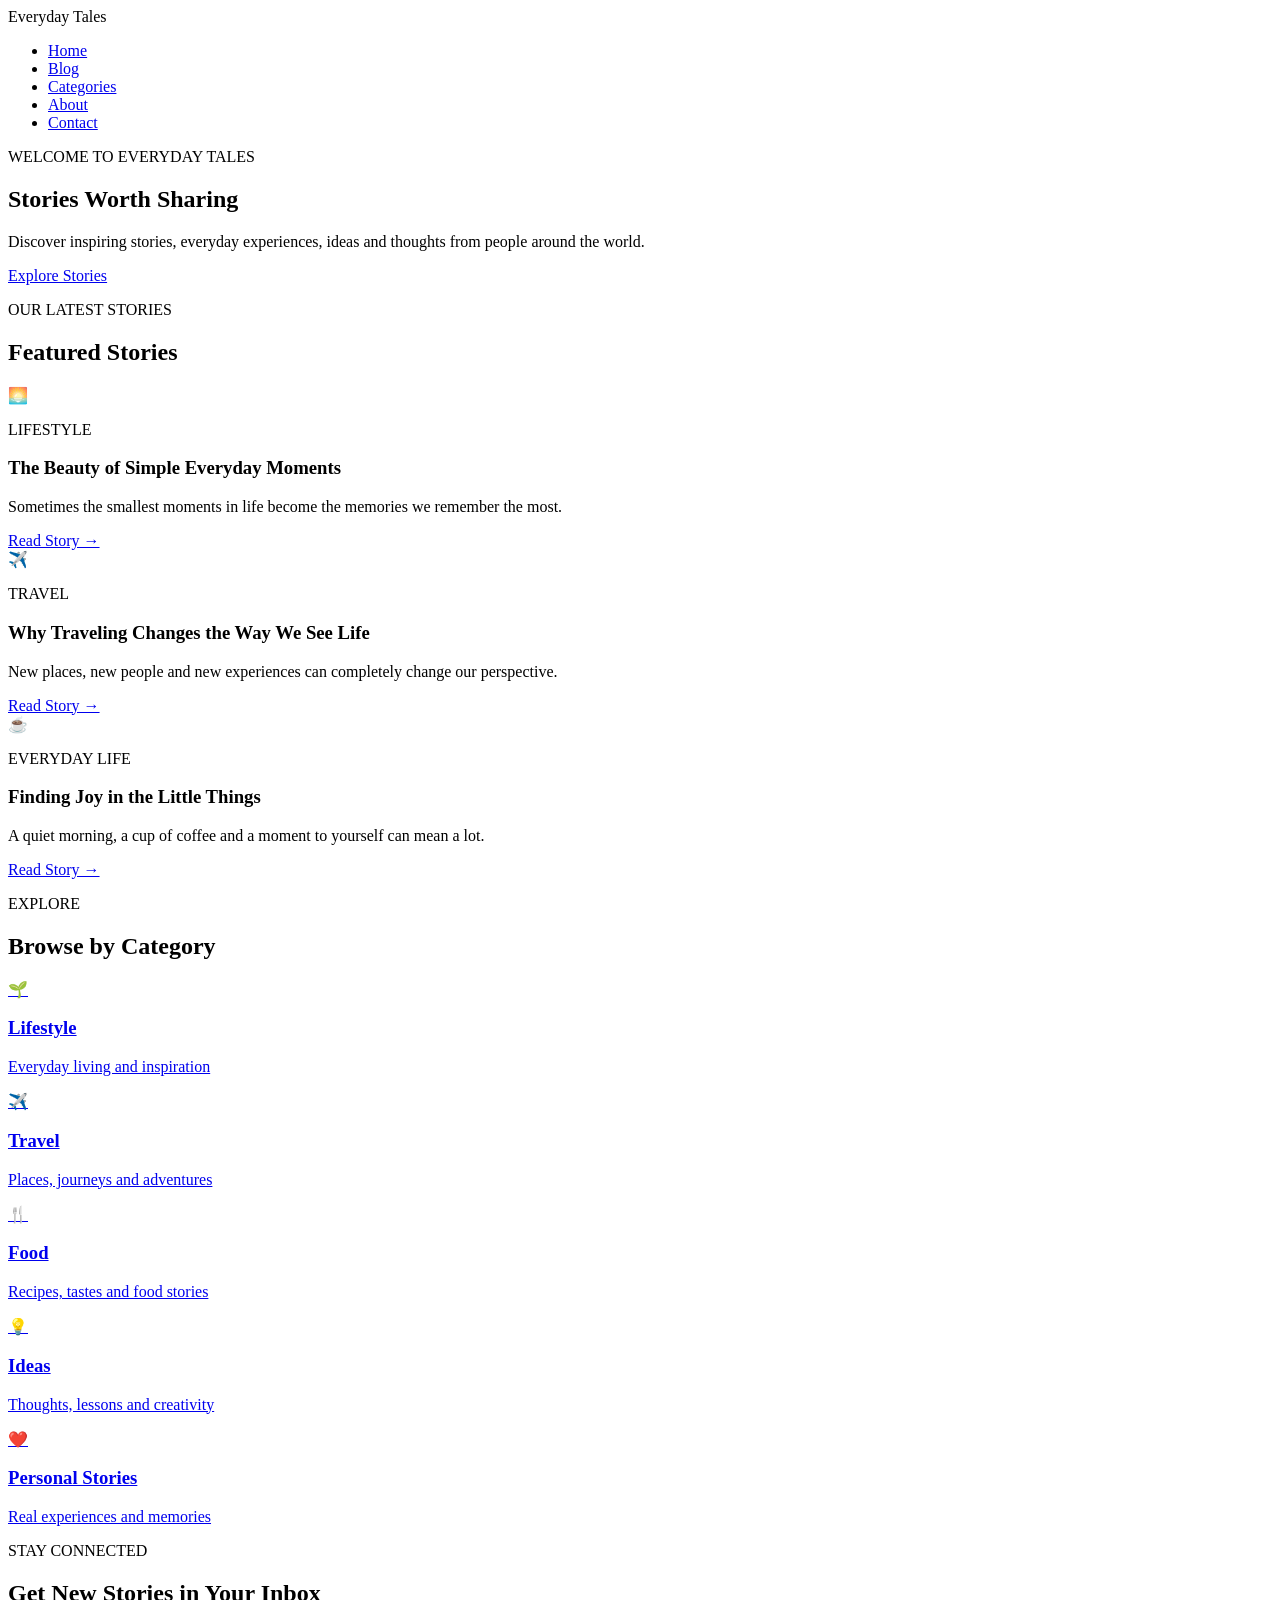
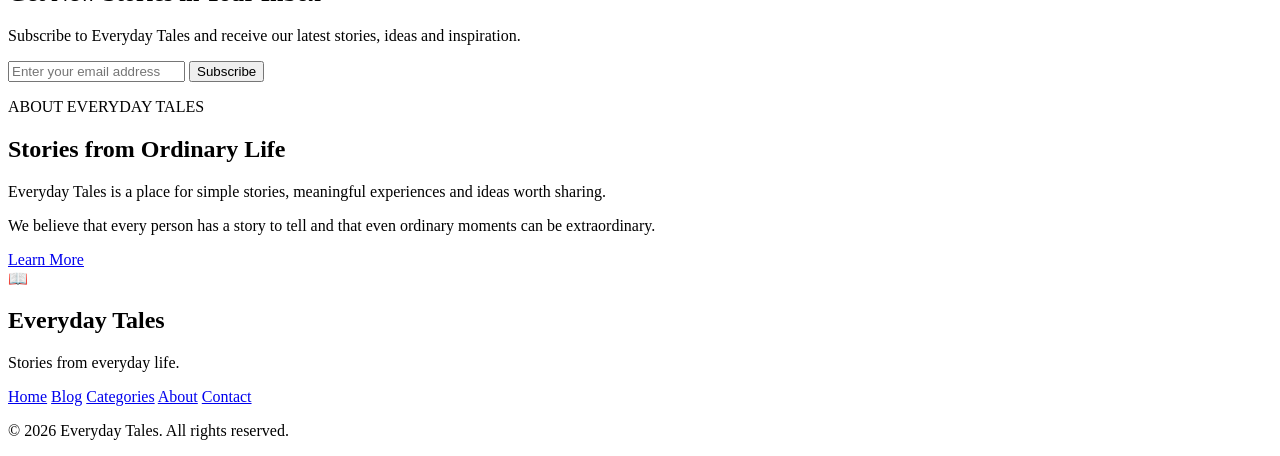
==== index.html @ 957e20c2 "Add files via upload" ====
<!DOCTYPE html>
<html lang="en">

<head>
    <meta charset="UTF-8">
    <meta name="viewport" content="width=device-width, initial-scale=1.0">

    <title>Everyday Tales</title>

    <link rel="stylesheet" href="css/style.css">
</head>

<body>

    <!-- Navigation Bar -->
    <header>
        <nav class="navbar">

            <div class="logo">
                Everyday Tales
            </div>

            <ul class="nav-links">
                <li><a href="index.html">Home</a></li>
                <li><a href="blog.html">Blog</a></li>
                <li><a href="categories.html">Categories</a></li>
                <li>
                    <a href="About.html">About</a>
                </li>
                <li><a href="contact.html">Contact</a></li>
            </ul>
                
        </nav>
    </header>


    <!-- Main Content -->
    <main>

    <section class="hero">

        <p class="hero-tag">WELCOME TO EVERYDAY TALES</p>

        <h1>Stories Worth Sharing</h1>

        <p class="hero-description">
            Discover inspiring stories, everyday experiences,
            ideas and thoughts from people around the world.
        </p>

        <a href="blog.html" class="hero-button">Explore Stories</a>

    </section>
<!-- Featured Stories -->

<section class="featured">

    <div class="section-heading">
        <p>OUR LATEST STORIES</p>
        <h2>Featured Stories</h2>
    </div>

    <div class="story-grid">

        <article class="story-card">

            <div class="story-image">
                🌅
            </div>

            <div class="story-content">

                <p class="story-category">LIFESTYLE</p>

                <h3>The Beauty of Simple Everyday Moments</h3>

                <p>
                    Sometimes the smallest moments in life
                    become the memories we remember the most.
                </p>

                <a href="#">Read Story →</a>

            </div>

        </article>


        <article class="story-card">

            <div class="story-image">
                ✈️
            </div>

            <div class="story-content">

                <p class="story-category">TRAVEL</p>

                <h3>Why Traveling Changes the Way We See Life</h3>

                <p>
                    New places, new people and new experiences
                    can completely change our perspective.
                </p>

                <a href="#">Read Story →</a>

            </div>

        </article>


        <article class="story-card">

            <div class="story-image">
                ☕
            </div>

            <div class="story-content">

                <p class="story-category">EVERYDAY LIFE</p>

                <h3>Finding Joy in the Little Things</h3>

                <p>
                    A quiet morning, a cup of coffee and a
                    moment to yourself can mean a lot.
                </p>

                <a href="#">Read Story →</a>

            </div>

        </article>

    </div>

</section>
<!-- Categories Section -->

    <section class="categories">

        <div class="section-heading">
            <p>EXPLORE</p>
            <h2>Browse by Category</h2>
        </div>

        <div class="category-grid">

            <a href="#" class="category-card">
                <span>🌱</span>
                <h3>Lifestyle</h3>
                <p>Everyday living and inspiration</p>
            </a>

            <a href="#" class="category-card">
                <span>✈️</span>
                <h3>Travel</h3>
                <p>Places, journeys and adventures</p>
            </a>

            <a href="#" class="category-card">
                <span>🍴</span>
                <h3>Food</h3>
                <p>Recipes, tastes and food stories</p>
            </a>

            <a href="#" class="category-card">
                <span>💡</span>
                <h3>Ideas</h3>
                <p>Thoughts, lessons and creativity</p>
            </a>

            <a href="#" class="category-card">
                <span>❤️</span>
                <h3>Personal Stories</h3>
                <p>Real experiences and memories</p>
            </a>

        </div>

    </section>
    <!-- Newsletter Section -->

<section class="newsletter">

    <div class="newsletter-content">

        <p class="newsletter-tag">STAY CONNECTED</p>

        <h2>Get New Stories in Your Inbox</h2>

        <p>
            Subscribe to Everyday Tales and receive our latest
            stories, ideas and inspiration.
        </p>

        <form class="newsletter-form">

            <input
                type="email"
                placeholder="Enter your email address"
                required
            >

            <button type="submit">
                Subscribe
            </button>

        </form>

    </div>

</section>
<!-- About Section -->

<section class="about">

    <div class="about-content">

        <div class="about-text">

            <p class="about-tag">ABOUT EVERYDAY TALES</p>

            <h2>Stories from Ordinary Life</h2>

            <p>
                Everyday Tales is a place for simple stories,
                meaningful experiences and ideas worth sharing.
            </p>

            <p>
                We believe that every person has a story to tell
                and that even ordinary moments can be extraordinary.
            </p>

            <a href="#" class="about-button">Learn More</a>

        </div>

        <div class="about-image">
            📖
        </div>

    </div>

</section>
</main>
<!-- Footer -->

<footer>

    <div class="footer-content">

        <div class="footer-brand">

            <h2>Everyday Tales</h2>

            <p>
                Stories from everyday life.
            </p>

        </div>

        <div class="footer-links">

            <a href="index.html">Home</a>
            <a href="blog.html">Blog</a>
            <a href="categories.html">Categories</a>
            <a href="about.html">About</a>
            <a href="contact.html">Contact</a>

        </div>

    </div>

    <div class="footer-bottom">

        <p>
            © 2026 Everyday Tales. All rights reserved.
        </p>

    </div>

</footer>
</body>

</html>
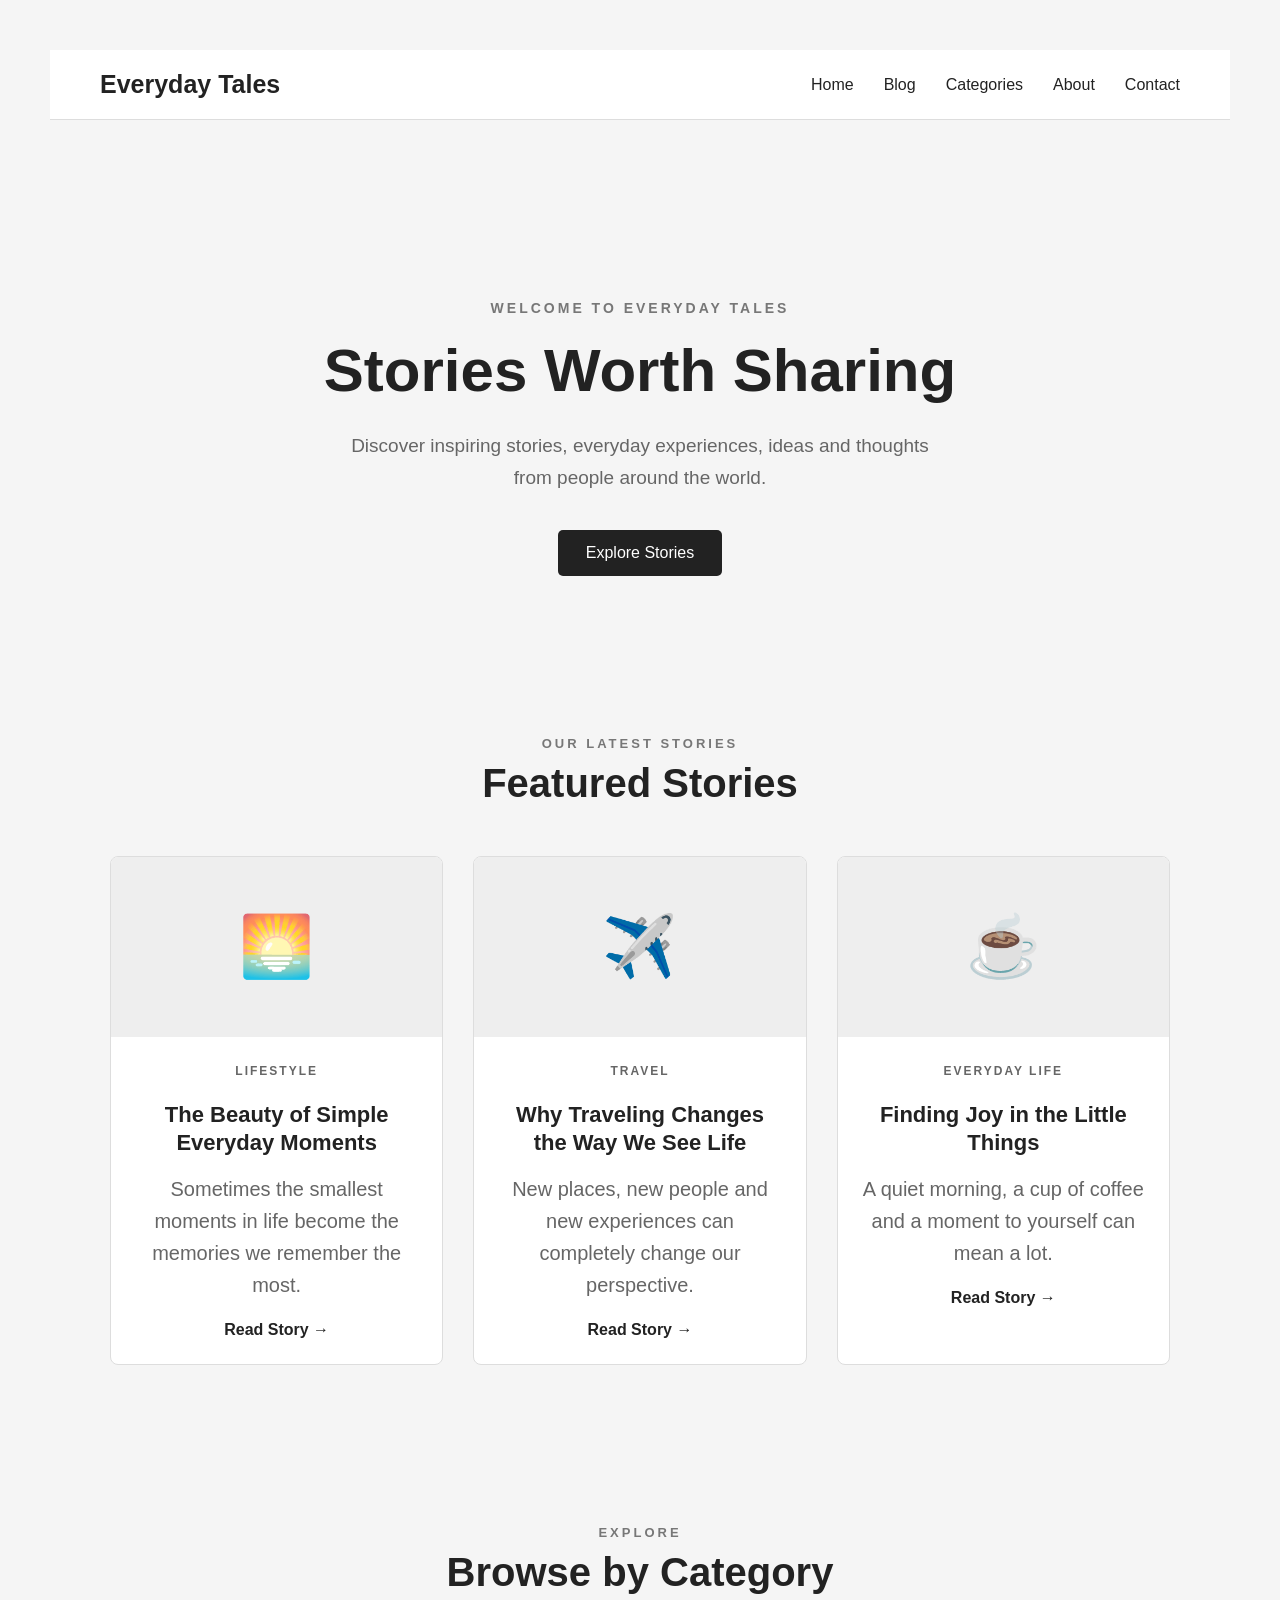
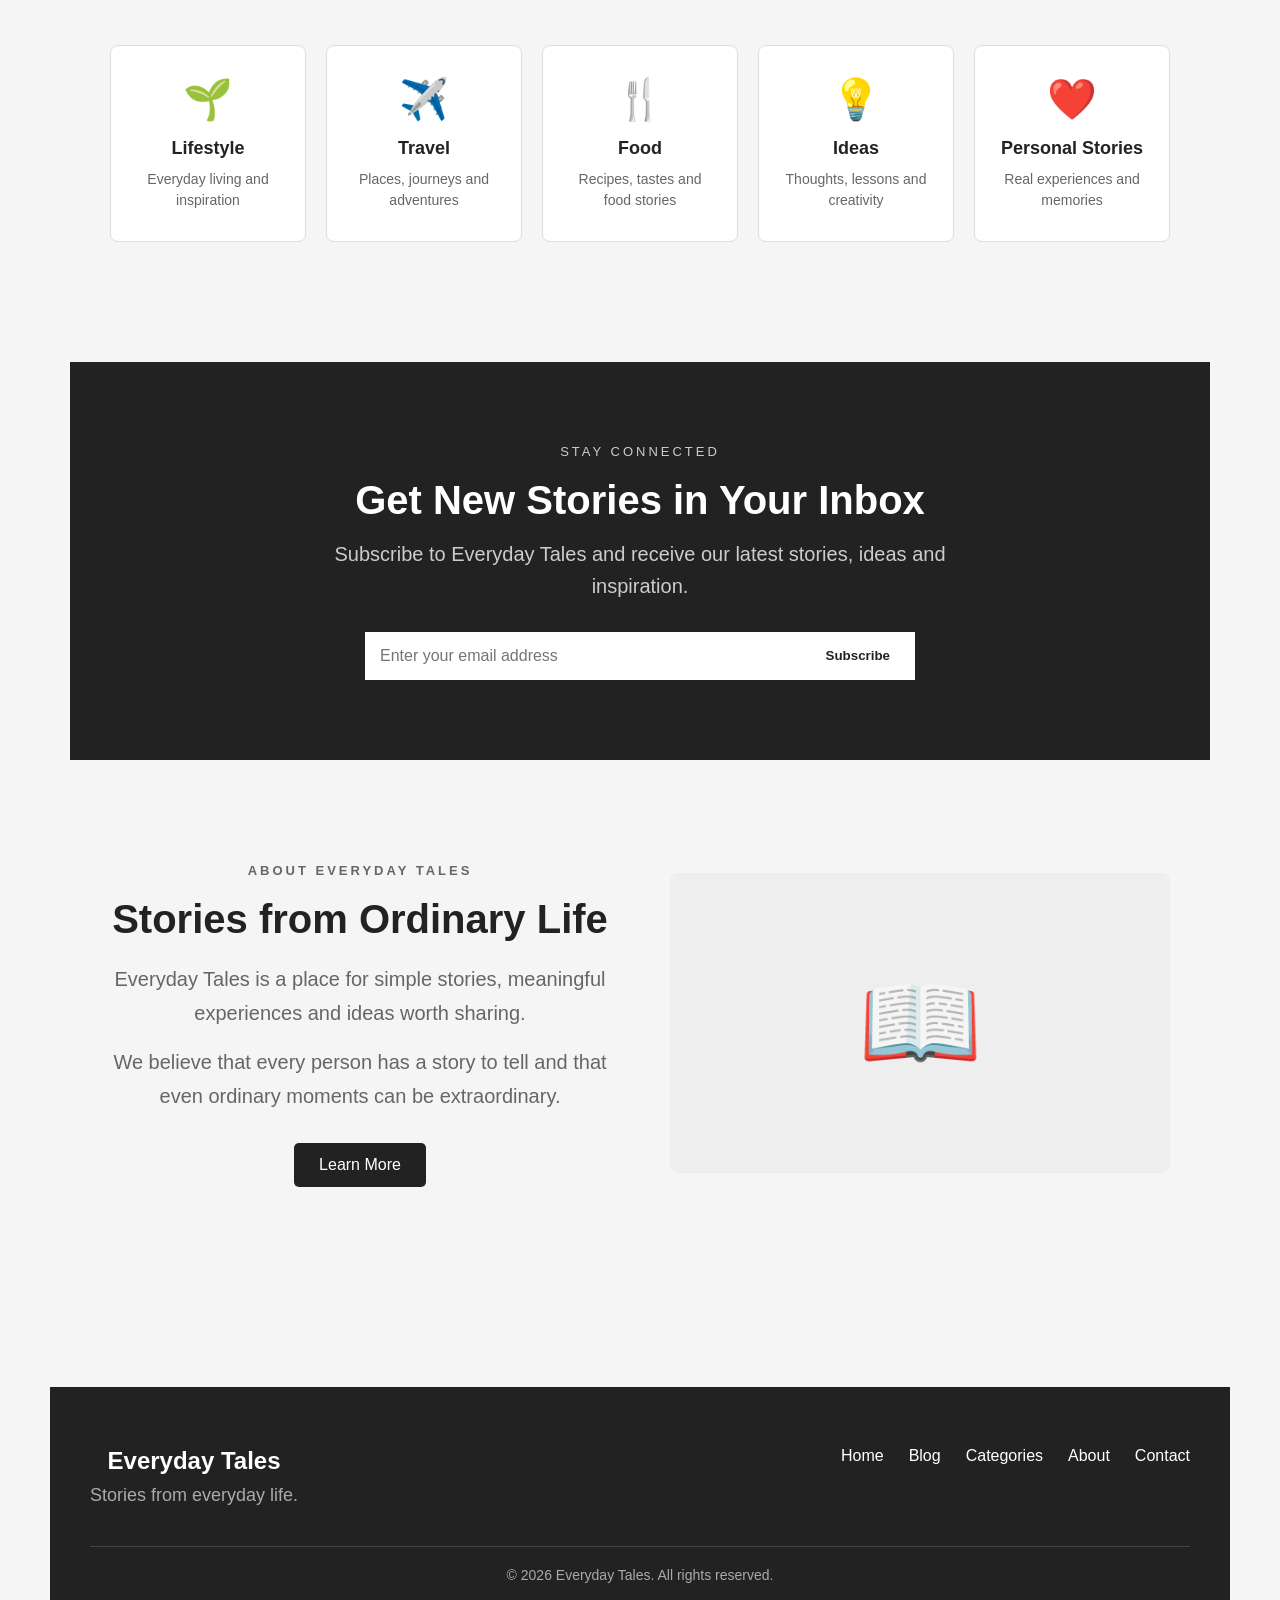
==== commit b52e4294: "Update index.html" ====
--- a/index.html
+++ b/index.html
@@ -7,7 +7,7 @@
 
     <title>Everyday Tales</title>
 
-    <link rel="stylesheet" href="css/style.css">
+    <link rel="stylesheet" href="style.css">
 </head>
 
 <body>
@@ -285,4 +285,4 @@
 </footer>
 </body>
 
-</html>+</html>
--- a/style.css
+++ b/style.css
@@ -0,0 +1,837 @@
+body {
+    font-family: Arial, sans-serif;
+    background-color: #f5f5f5;
+    text-align: center;
+    padding: 50px;
+}
+
+h1 {
+    color: #222;
+    font-size: 40px;
+}
+
+p {
+    color: #666;
+    font-size: 18px;
+}
+/* Basic settings */
+
+* {
+    margin: 0;
+    padding: 0;
+    box-sizing: border-box;
+}
+
+body {
+    font-family: Arial, sans-serif;
+    background-color: #f5f5f5;
+    color: #222;
+}
+
+
+/* Navigation bar */
+
+.navbar {
+    background-color: white;
+
+    display: flex;
+    align-items: center;
+    justify-content: space-between;
+
+    padding: 20px 50px;
+
+    border-bottom: 1px solid #ddd;
+}
+
+
+/* Website logo */
+
+.logo {
+    font-size: 25px;
+    font-weight: bold;
+}
+
+
+/* Navigation links */
+
+.nav-links {
+    list-style: none;
+
+    display: flex;
+    gap: 30px;
+}
+
+.nav-links a {
+    text-decoration: none;
+    color: #222;
+    font-size: 16px;
+}
+
+.nav-links a:hover {
+    color: #777;
+}
+
+
+/* Main content */
+
+main {
+    text-align: center;
+    padding: 100px 20px;
+}
+
+main h1 {
+    font-size: 50px;
+    margin-bottom: 20px;
+}
+
+main p {
+    font-size: 20px;
+    color: #666;
+}
+/* Hero Section */
+
+.hero {
+    max-width: 800px;
+    margin: 0 auto;
+    padding: 80px 20px;
+}
+
+.hero-tag {
+    font-size: 14px;
+    font-weight: bold;
+    letter-spacing: 3px;
+    color: #777;
+    margin-bottom: 20px;
+}
+
+.hero h1 {
+    font-size: 60px;
+    margin-bottom: 25px;
+}
+
+.hero-description {
+    max-width: 600px;
+    margin: 0 auto 35px;
+    font-size: 19px;
+    line-height: 1.7;
+    color: #666;
+}
+
+.hero-button {
+    display: inline-block;
+    background-color: #222;
+    color: white;
+    text-decoration: none;
+    padding: 14px 28px;
+    border-radius: 5px;
+    font-size: 16px;
+}
+
+.hero-button:hover {
+    background-color: #555;
+}
+/* Featured Stories */
+
+.featured {
+    max-width: 1100px;
+    margin: 0 auto;
+    padding: 80px 20px;
+}
+
+.section-heading {
+    text-align: center;
+    margin-bottom: 50px;
+}
+
+.section-heading p {
+    font-size: 13px;
+    font-weight: bold;
+    letter-spacing: 3px;
+    color: #777;
+    margin-bottom: 10px;
+}
+
+.section-heading h2 {
+    font-size: 40px;
+}
+
+
+/* Story grid */
+
+.story-grid {
+    display: grid;
+    grid-template-columns: repeat(3, 1fr);
+    gap: 30px;
+}
+
+
+/* Story cards */
+
+.story-card {
+    background-color: white;
+    border: 1px solid #ddd;
+    border-radius: 8px;
+    overflow: hidden;
+}
+
+
+/* Story image */
+
+.story-image {
+    height: 180px;
+    background-color: #eee;
+
+    display: flex;
+    align-items: center;
+    justify-content: center;
+
+    font-size: 60px;
+}
+
+
+/* Story content */
+
+.story-content {
+    padding: 25px;
+}
+
+.story-category {
+    font-size: 12px;
+    font-weight: bold;
+    letter-spacing: 2px;
+    color: #777;
+    margin-bottom: 12px;
+}
+
+.story-content h3 {
+    font-size: 22px;
+    line-height: 1.3;
+    margin-bottom: 15px;
+}
+
+.story-content p {
+    color: #666;
+    line-height: 1.6;
+    margin-bottom: 20px;
+}
+
+.story-content a {
+    color: #222;
+    font-weight: bold;
+    text-decoration: none;
+}
+
+.story-content a:hover {
+    color: #777;
+}
+/* Categories Section */
+
+.categories {
+    max-width: 1100px;
+    margin: 0 auto;
+    padding: 80px 20px;
+}
+
+.category-grid {
+    display: grid;
+    grid-template-columns: repeat(5, 1fr);
+    gap: 20px;
+}
+
+.category-card {
+    background-color: white;
+    border: 1px solid #ddd;
+    border-radius: 8px;
+    padding: 30px 20px;
+    text-align: center;
+    text-decoration: none;
+    color: #222;
+    transition: transform 0.2s ease;
+}
+
+.category-card:hover {
+    transform: translateY(-5px);
+}
+
+.category-card span {
+    font-size: 40px;
+    display: block;
+    margin-bottom: 15px;
+}
+
+.category-card h3 {
+    font-size: 18px;
+    margin-bottom: 10px;
+}
+
+.category-card p {
+    font-size: 14px;
+    color: #666;
+    line-height: 1.5;
+}
+/* Newsletter Section */
+
+.newsletter {
+    background-color: #222;
+    color: white;
+    margin-top: 40px;
+    padding: 80px 20px;
+}
+
+.newsletter-content {
+    max-width: 700px;
+    margin: 0 auto;
+    text-align: center;
+}
+
+.newsletter-tag {
+    font-size: 13px;
+    letter-spacing: 3px;
+    margin-bottom: 15px;
+}
+
+.newsletter h2 {
+    font-size: 40px;
+    margin-bottom: 15px;
+}
+
+.newsletter p {
+    color: #ccc;
+    line-height: 1.6;
+}
+
+.newsletter-form {
+    display: flex;
+    max-width: 550px;
+    margin: 30px auto 0;
+}
+
+.newsletter-form input {
+    flex: 1;
+    padding: 15px;
+    border: none;
+    font-size: 16px;
+}
+
+.newsletter-form button {
+    padding: 15px 25px;
+    border: none;
+    background-color: white;
+    color: #222;
+    font-weight: bold;
+    cursor: pointer;
+}
+
+.newsletter-form button:hover {
+    background-color: #ddd;
+}
+/* About Section */
+
+.about {
+    max-width: 1100px;
+    margin: 0 auto;
+    padding: 100px 20px;
+}
+
+.about-content {
+    display: grid;
+    grid-template-columns: 1fr 1fr;
+    gap: 60px;
+    align-items: center;
+}
+
+.about-tag {
+    font-size: 13px;
+    font-weight: bold;
+    letter-spacing: 3px;
+    color: #777;
+    margin-bottom: 15px;
+}
+
+.about-text h2 {
+    font-size: 40px;
+    margin-bottom: 20px;
+}
+
+.about-text p {
+    color: #666;
+    line-height: 1.7;
+    margin-bottom: 15px;
+}
+
+.about-button {
+    display: inline-block;
+    margin-top: 15px;
+    padding: 13px 25px;
+    background-color: #222;
+    color: white;
+    text-decoration: none;
+    border-radius: 5px;
+}
+
+.about-button:hover {
+    background-color: #555;
+}
+
+.about-image {
+    height: 300px;
+    background-color: #eee;
+    border-radius: 8px;
+
+    display: flex;
+    align-items: center;
+    justify-content: center;
+
+    font-size: 100px;
+}
+/* Footer */
+
+footer {
+    background-color: #222;
+    color: white;
+    padding: 60px 20px 20px;
+}
+
+.footer-content {
+    max-width: 1100px;
+    margin: 0 auto;
+
+    display: flex;
+    justify-content: space-between;
+    gap: 40px;
+}
+
+.footer-brand h2 {
+    margin-bottom: 10px;
+}
+
+.footer-brand p {
+    color: #aaa;
+}
+
+.footer-links {
+    display: flex;
+    gap: 25px;
+    flex-wrap: wrap;
+}
+
+.footer-links a {
+    color: white;
+    text-decoration: none;
+}
+
+.footer-links a:hover {
+    color: #aaa;
+}
+
+.footer-bottom {
+    max-width: 1100px;
+    margin: 40px auto 0;
+    padding-top: 20px;
+    border-top: 1px solid #444;
+    text-align: center;
+}
+
+.footer-bottom p {
+    color: #aaa;
+    font-size: 14px;
+}
+/* Blog Header */
+
+.blog-header {
+    text-align: center;
+    padding: 80px 20px 50px;
+}
+
+.blog-header > p:first-child {
+    font-size: 13px;
+    font-weight: bold;
+    letter-spacing: 3px;
+    color: #777;
+    margin-bottom: 15px;
+}
+
+.blog-header h1 {
+    font-size: 55px;
+    margin-bottom: 20px;
+}
+
+.blog-header p:last-child {
+    color: #666;
+    font-size: 18px;
+}
+
+
+/* Blog Posts */
+
+.blog-posts {
+    max-width: 1100px;
+    margin: 0 auto;
+    padding: 20px 20px 100px;
+
+    display: grid;
+    grid-template-columns: repeat(2, 1fr);
+    gap: 30px;
+}
+
+
+/* Blog Card */
+
+.blog-card {
+    background-color: white;
+    border: 1px solid #ddd;
+    border-radius: 8px;
+    overflow: hidden;
+}
+
+
+/* Blog Image */
+
+.blog-image {
+    height: 230px;
+    background-color: #eee;
+
+    display: flex;
+    align-items: center;
+    justify-content: center;
+
+    font-size: 70px;
+}
+
+
+/* Blog Content */
+
+.blog-card-content {
+    padding: 30px;
+}
+
+.blog-card-content h2 {
+    font-size: 25px;
+    line-height: 1.3;
+    margin-bottom: 15px;
+}
+
+.blog-card-content > p:not(.story-category) {
+    color: #666;
+    line-height: 1.6;
+    margin-bottom: 20px;
+}
+
+.blog-card-content a {
+    color: #222;
+    font-weight: bold;
+    text-decoration: none;
+}
+
+.blog-card-content a:hover {
+    color: #777;
+}
+/* Article Page */
+
+.article {
+    max-width: 900px;
+    margin: 0 auto;
+    padding: 80px 20px 100px;
+}
+
+
+/* Article Header */
+
+.article-header {
+    text-align: center;
+    margin-bottom: 50px;
+}
+
+.article-header .story-category {
+    margin-bottom: 20px;
+}
+
+.article-header h1 {
+    font-size: 55px;
+    line-height: 1.15;
+    margin-bottom: 25px;
+}
+
+.article-description {
+    max-width: 700px;
+    margin: 0 auto 25px;
+    color: #666;
+    font-size: 20px;
+    line-height: 1.6;
+}
+
+.article-meta {
+    display: flex;
+    justify-content: center;
+    gap: 12px;
+    color: #777;
+    font-size: 14px;
+}
+
+
+/* Article Image */
+
+.article-image {
+    height: 450px;
+    background-color: #eee;
+    border-radius: 8px;
+
+    display: flex;
+    align-items: center;
+    justify-content: center;
+
+    font-size: 120px;
+
+    margin-bottom: 60px;
+}
+
+
+/* Article Content */
+
+.article-content {
+    max-width: 720px;
+    margin: 0 auto;
+}
+
+.article-content p {
+    color: #444;
+    font-size: 18px;
+    line-height: 1.9;
+    margin-bottom: 25px;
+}
+
+.article-content h2 {
+    font-size: 32px;
+    margin-top: 50px;
+    margin-bottom: 20px;
+}
+
+.article-content blockquote {
+    border-left: 4px solid #222;
+    margin: 40px 0;
+    padding: 20px 25px;
+
+    font-size: 22px;
+    font-style: italic;
+    line-height: 1.6;
+    background-color: #f5f5f5;
+}
+
+
+/* Article Navigation */
+
+.article-navigation {
+    max-width: 720px;
+    margin: 60px auto 0;
+    padding-top: 30px;
+    border-top: 1px solid #ddd;
+}
+
+.article-navigation a {
+    color: #222;
+    text-decoration: none;
+    font-weight: bold;
+}
+
+.article-navigation a:hover {
+    color: #777;
+}
+/* About Page */
+
+.about-page {
+    max-width: 800px;
+    margin: 0 auto;
+    padding: 100px 20px 60px;
+    text-align: center;
+}
+
+.about-page h1 {
+    font-size: 55px;
+    margin-bottom: 25px;
+}
+
+.about-intro {
+    max-width: 650px;
+    margin: 0 auto;
+    color: #666;
+    font-size: 20px;
+    line-height: 1.7;
+}
+
+.about-story {
+    max-width: 1000px;
+    margin: 0 auto;
+    padding: 60px 20px 100px;
+
+    display: grid;
+    grid-template-columns: 1fr 1fr;
+    gap: 60px;
+    align-items: center;
+}
+
+.about-story-image {
+    height: 350px;
+    background-color: #eee;
+    border-radius: 8px;
+
+    display: flex;
+    align-items: center;
+    justify-content: center;
+
+    font-size: 100px;
+}
+
+.about-story-text h2 {
+    font-size: 36px;
+    margin-bottom: 20px;
+}
+
+.about-story-text p {
+    color: #666;
+    line-height: 1.8;
+    margin-bottom: 20px;
+}
+
+.about-mission {
+    background-color: #f5f5f5;
+    text-align: center;
+    padding: 80px 20px;
+}
+
+.about-mission h2 {
+    font-size: 36px;
+    margin-bottom: 20px;
+}
+
+.about-mission p {
+    max-width: 700px;
+    margin: 0 auto;
+    color: #666;
+    font-size: 18px;
+    line-height: 1.8;
+}
+/* Contact Page */
+
+.contact-page {
+    max-width: 1100px;
+    margin: 0 auto;
+    padding: 90px 20px 100px;
+}
+
+.contact-header {
+    text-align: center;
+    margin-bottom: 60px;
+}
+
+.contact-header > p:first-child {
+    font-size: 13px;
+    font-weight: bold;
+    letter-spacing: 3px;
+    color: #777;
+    margin-bottom: 15px;
+}
+
+.contact-header h1 {
+    font-size: 55px;
+    margin-bottom: 20px;
+}
+
+.contact-header p:last-child {
+    max-width: 650px;
+    margin: 0 auto;
+    color: #666;
+    font-size: 18px;
+    line-height: 1.6;
+}
+
+
+/* Contact Layout */
+
+.contact-container {
+    display: grid;
+    grid-template-columns: 1fr 1.3fr;
+    gap: 70px;
+    align-items: start;
+}
+
+
+/* Contact Information */
+
+.contact-info h2 {
+    font-size: 36px;
+    margin-bottom: 20px;
+}
+
+.contact-info > p {
+    color: #666;
+    line-height: 1.8;
+    margin-bottom: 35px;
+}
+
+.contact-detail {
+    margin-bottom: 25px;
+}
+
+.contact-detail strong {
+    display: block;
+    margin-bottom: 8px;
+}
+
+.contact-detail p {
+    color: #666;
+}
+
+
+/* Contact Form */
+
+.contact-form {
+    display: flex;
+    flex-direction: column;
+}
+
+.contact-form label {
+    font-weight: bold;
+    margin-bottom: 8px;
+}
+
+.contact-form input,
+.contact-form textarea {
+    width: 100%;
+    padding: 14px;
+    margin-bottom: 20px;
+
+    border: 1px solid #ccc;
+    border-radius: 5px;
+
+    font-family: Arial, sans-serif;
+    font-size: 16px;
+}
+
+.contact-form textarea {
+    resize: vertical;
+}
+
+.contact-form input:focus,
+.contact-form textarea:focus {
+    outline: none;
+    border-color: #222;
+}
+
+.contact-form button {
+    padding: 15px 25px;
+
+    border: none;
+    border-radius: 5px;
+
+    background-color: #222;
+    color: white;
+
+    font-size: 16px;
+    font-weight: bold;
+
+    cursor: pointer;
+}
+
+.contact-form button:hover {
+    background-color: #555;
+}
